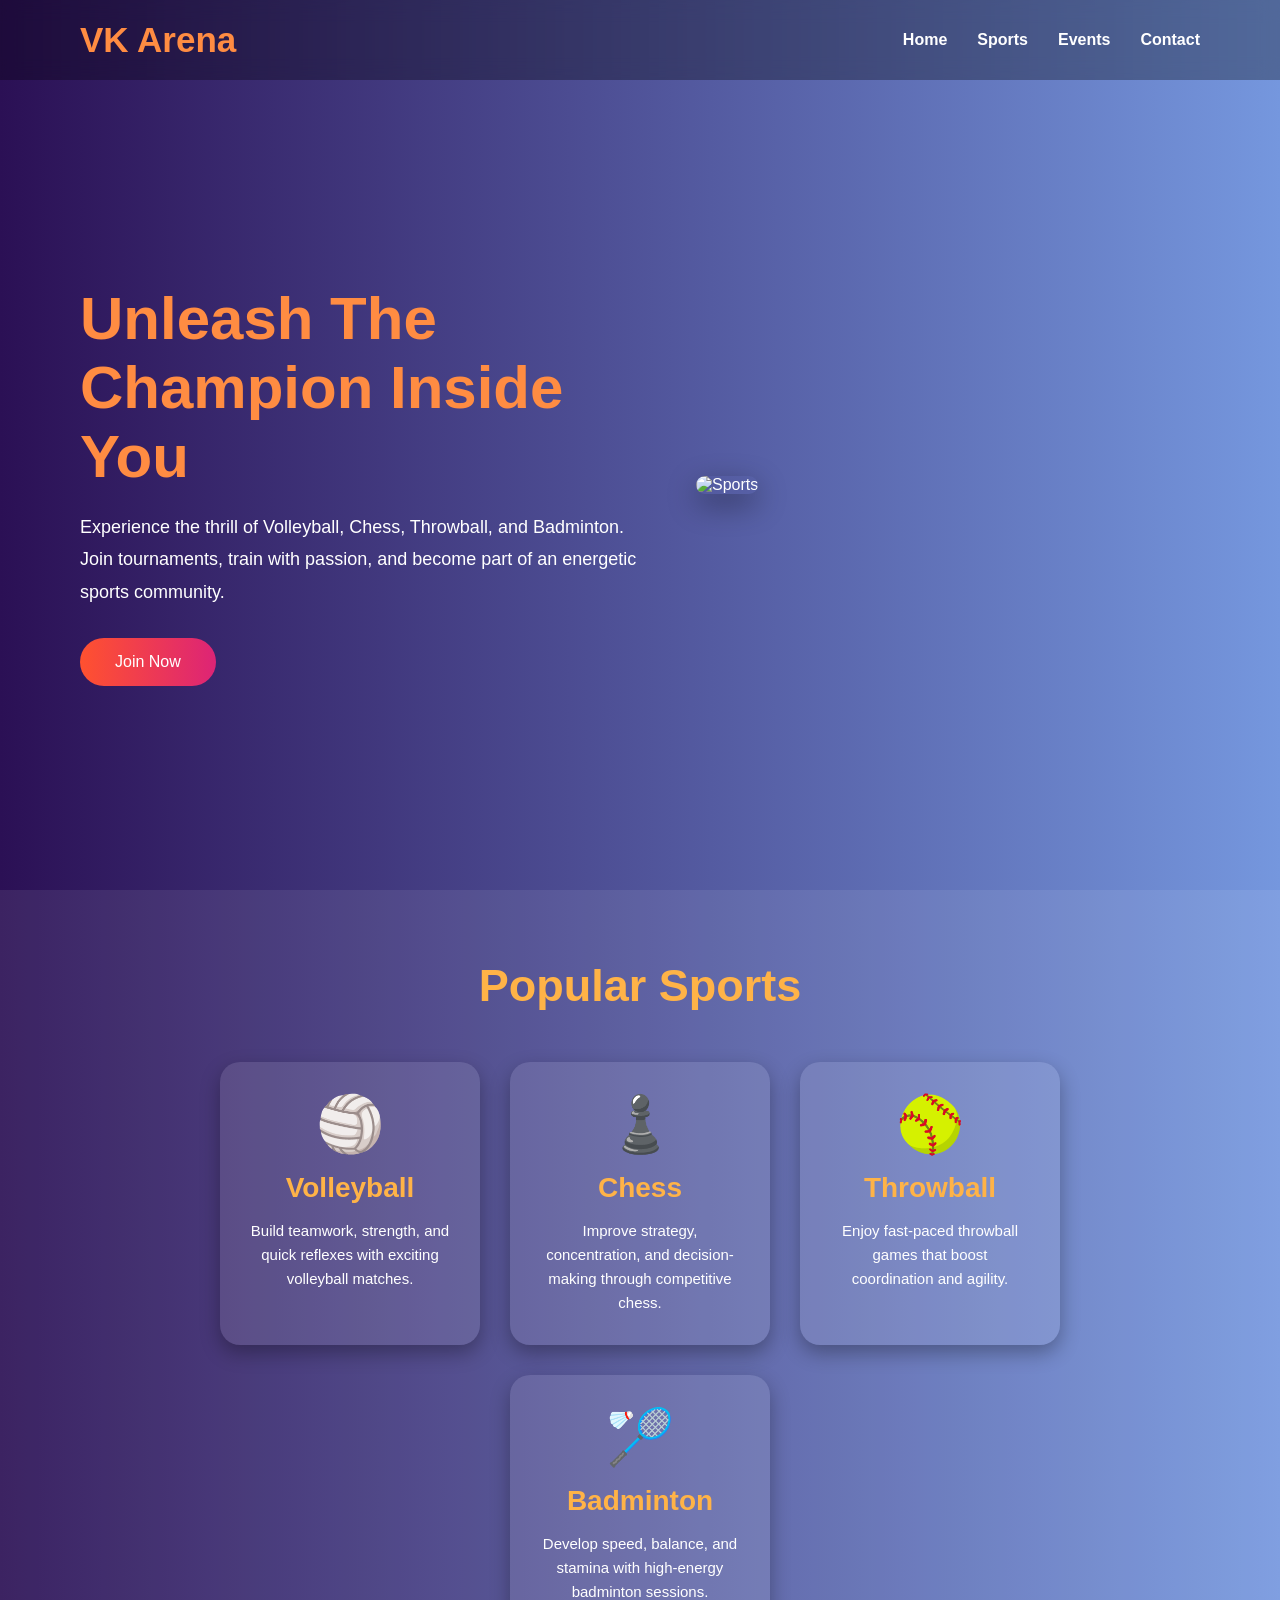
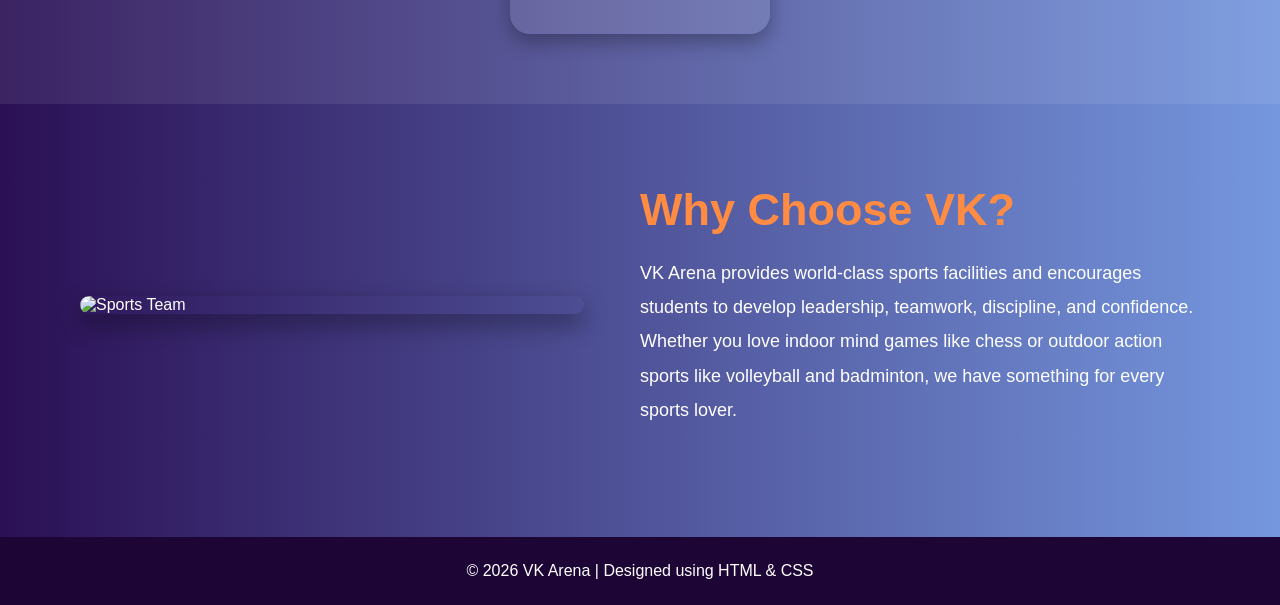
==== L1 Task-2/landing .html @ 1e635c7a "Landing page" ====
<!DOCTYPE html>
<html lang="en">
<head>
  <meta charset="UTF-8" />
  <meta name="viewport" content="width=device-width, initial-scale=1.0"/>
  <title>Sports Landing Page</title>

  <style>

    *{
      margin:0;
      padding:0;
      box-sizing:border-box;
      font-family: Arial, Helvetica, sans-serif;
    }

    body{
      background: linear-gradient(to right, #2b1055, #7597de);
      color:white;
    }

    /* Navbar */

    nav{
      display:flex;
      justify-content:space-between;
      align-items:center;
      padding:20px 80px;
      background:rgba(0,0,0,0.3);
      backdrop-filter: blur(10px);
      position:sticky;
      top:0;
    }

    nav h1{
      font-size:35px;
      color:#ff8c42;
    }

    nav ul{
      display:flex;
      list-style:none;
      gap:30px;
    }

    nav ul li a{
      text-decoration:none;
      color:white;
      font-weight:bold;
      transition:0.3s;
    }

    nav ul li a:hover{
      color:#ff8c42;
    }

    /* Hero Section */

    .hero{
      display:flex;
      justify-content:space-between;
      align-items:center;
      padding:80px;
      min-height:90vh;
    }

    .hero-text{
      width:50%;
    }

    .hero-text h2{
      font-size:60px;
      color:#ff8c42;
      margin-bottom:20px;
    }

    .hero-text p{
      font-size:18px;
      line-height:1.8;
      margin-bottom:30px;
    }

    .btn{
      padding:15px 35px;
      border:none;
      border-radius:30px;
      background:linear-gradient(to right, #ff512f, #dd2476);
      color:white;
      font-size:16px;
      cursor:pointer;
      transition:0.3s;
    }

    .btn:hover{
      transform:scale(1.08);
    }

    .hero-image{
      width:45%;
    }

    .hero-image img{
      width:100%;
      border-radius:20px;
      box-shadow:0 10px 30px rgba(0,0,0,0.4);
    }

    /* Sports Section */

    .sports{
      padding:70px 80px;
      text-align:center;
      background:rgba(255,255,255,0.08);
    }

    .sports h2{
      font-size:45px;
      margin-bottom:50px;
      color:#ffb347;
    }

    .sports-container{
      display:flex;
      justify-content:center;
      gap:30px;
      flex-wrap:wrap;
    }

    .card{
      background:rgba(255,255,255,0.1);
      padding:30px;
      width:260px;
      border-radius:20px;
      transition:0.4s;
      box-shadow:0 8px 20px rgba(0,0,0,0.3);
    }

    .card:hover{
      transform:translateY(-12px);
      background:linear-gradient(to right, #ff512f, #dd2476);
    }

    .card h3{
      margin:15px 0;
      color:#ffb347;
      font-size:28px;
    }

    .card p{
      line-height:1.6;
      font-size:15px;
    }

    .emoji{
      font-size:55px;
    }

    /* About Section */

    .about{
      display:flex;
      justify-content:space-between;
      align-items:center;
      padding:80px;
      gap:50px;
    }

    .about img{
      width:45%;
      border-radius:20px;
      box-shadow:0 10px 25px rgba(0,0,0,0.4);
    }

    .about-text{
      width:50%;
    }

    .about-text h2{
      font-size:45px;
      color:#ff8c42;
      margin-bottom:20px;
    }

    .about-text p{
      line-height:1.9;
      font-size:18px;
    }

    /* Footer */

    footer{
      background:#1d0635;
      text-align:center;
      padding:25px;
      font-size:16px;
      margin-top:30px;
    }

    /* Responsive */

    @media(max-width:900px){

      nav{
        flex-direction:column;
        gap:15px;
        padding:20px;
      }

      .hero{
        flex-direction:column;
        text-align:center;
        padding:50px 20px;
      }

      .hero-text,
      .hero-image,
      .about img,
      .about-text{
        width:100%;
      }

      .hero-text h2{
        font-size:42px;
      }

      .about{
        flex-direction:column;
        padding:50px 20px;
      }
    }

  </style>
</head>

<body>

  <!-- Navbar -->

  <nav>
    <h1>VK Arena</h1>

    <ul>
      <li><a href="#">Home</a></li>
      <li><a href="#">Sports</a></li>
      <li><a href="#">Events</a></li>
      <li><a href="#">Contact</a></li>
    </ul>
  </nav>

  <!-- Hero Section -->

  <section class="hero">

    <div class="hero-text">

      <h2>Unleash The Champion Inside You</h2>

      <p>
        Experience the thrill of Volleyball, Chess, Throwball, and Badminton.
        Join tournaments, train with passion, and become part of an energetic
        sports community.
      </p>

      <button class="btn">Join Now</button>

    </div>

    <div class="hero-image">

      <img src="https://images.unsplash.com/photo-1517649763962-0c623066013b"
      alt="Sports">

    </div>

  </section>

  <!-- Sports Cards -->

  <section class="sports">

    <h2>Popular Sports</h2>

    <div class="sports-container">

      <div class="card">
        <div class="emoji">🏐</div>
        <h3>Volleyball</h3>

        <p>
          Build teamwork, strength, and quick reflexes with exciting volleyball matches.
        </p>
      </div>

      <div class="card">
        <div class="emoji">♟️</div>
        <h3>Chess</h3>

        <p>
          Improve strategy, concentration, and decision-making through competitive chess.
        </p>
      </div>

      <div class="card">
        <div class="emoji">🥎</div>
        <h3>Throwball</h3>

        <p>
          Enjoy fast-paced throwball games that boost coordination and agility.
        </p>
      </div>

      <div class="card">
        <div class="emoji">🏸</div>
        <h3>Badminton</h3>

        <p>
          Develop speed, balance, and stamina with high-energy badminton sessions.
        </p>
      </div>

    </div>

  </section>

  <!-- About Section -->

  <section class="about">

    <img src="https://images.unsplash.com/photo-1547347298-4074fc3086f0"
    alt="Sports Team">

    <div class="about-text">

      <h2>Why Choose VK?</h2>

      <p>
        VK Arena provides world-class sports facilities and encourages
        students to develop leadership, teamwork, discipline, and confidence.
        Whether you love indoor mind games like chess or outdoor action sports
        like volleyball and badminton, we have something for every sports lover.
      </p>

    </div>

  </section>

  <!-- Footer -->

  <footer>

    <p>
      © 2026 VK Arena | Designed using HTML & CSS
    </p>

  </footer>

</body>
</html>
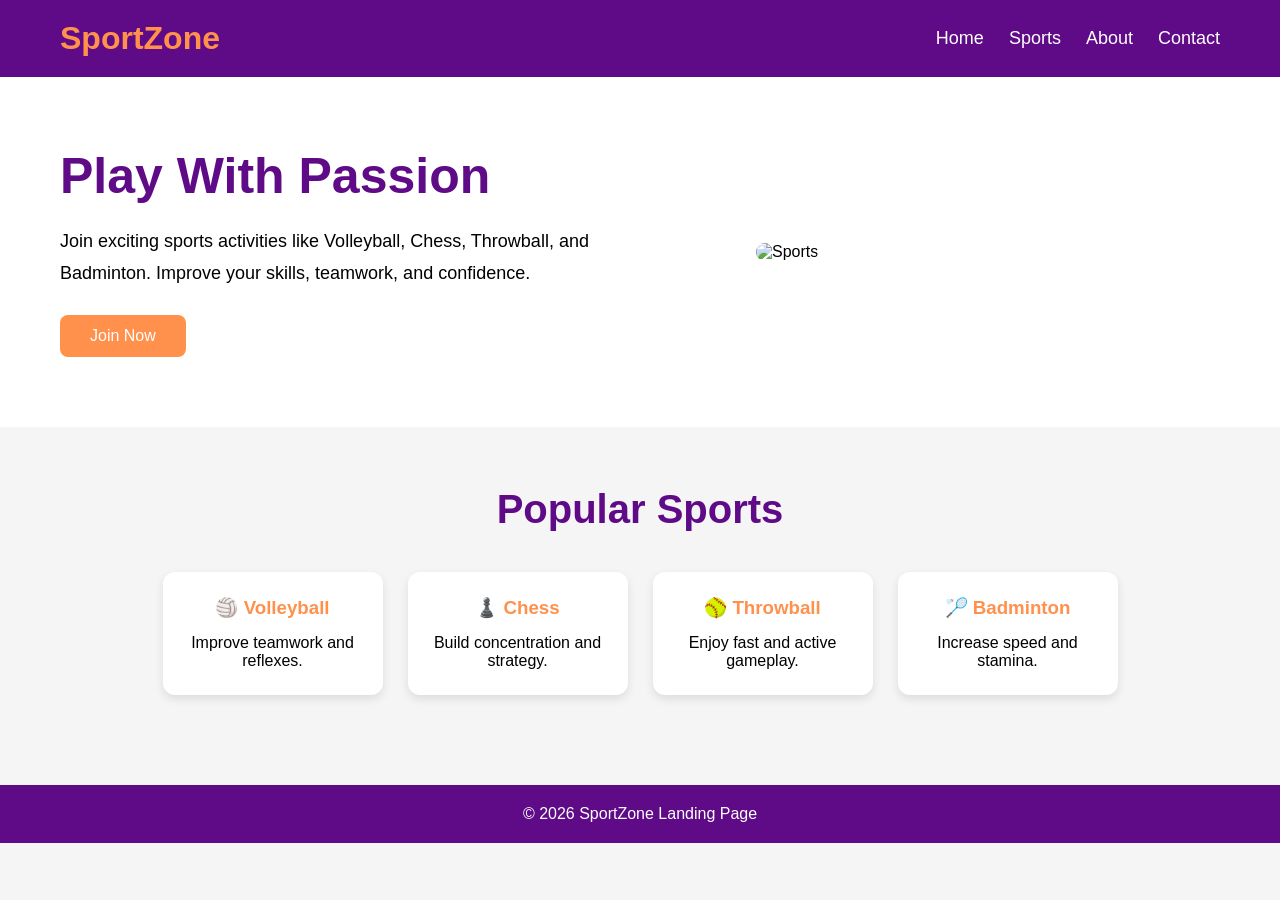
==== commit 38353b2f: "landing page" ====
--- a/L1 Task-2/landing .html
+++ b/L1 Task-2/landing .html
@@ -1,267 +1,46 @@
 <!DOCTYPE html>
 <html lang="en">
 <head>
-  <meta charset="UTF-8" />
-  <meta name="viewport" content="width=device-width, initial-scale=1.0"/>
-  <title>Sports Landing Page</title>
+  <meta charset="UTF-8">
+  <meta name="viewport" content="width=device-width, initial-scale=1.0">
+  <title>Landing Page</title>
 
-  <style>
-
-    *{
-      margin:0;
-      padding:0;
-      box-sizing:border-box;
-      font-family: Arial, Helvetica, sans-serif;
-    }
-
-    body{
-      background: linear-gradient(to right, #2b1055, #7597de);
-      color:white;
-    }
-
-    /* Navbar */
-
-    nav{
-      display:flex;
-      justify-content:space-between;
-      align-items:center;
-      padding:20px 80px;
-      background:rgba(0,0,0,0.3);
-      backdrop-filter: blur(10px);
-      position:sticky;
-      top:0;
-    }
-
-    nav h1{
-      font-size:35px;
-      color:#ff8c42;
-    }
-
-    nav ul{
-      display:flex;
-      list-style:none;
-      gap:30px;
-    }
-
-    nav ul li a{
-      text-decoration:none;
-      color:white;
-      font-weight:bold;
-      transition:0.3s;
-    }
-
-    nav ul li a:hover{
-      color:#ff8c42;
-    }
-
-    /* Hero Section */
-
-    .hero{
-      display:flex;
-      justify-content:space-between;
-      align-items:center;
-      padding:80px;
-      min-height:90vh;
-    }
-
-    .hero-text{
-      width:50%;
-    }
-
-    .hero-text h2{
-      font-size:60px;
-      color:#ff8c42;
-      margin-bottom:20px;
-    }
-
-    .hero-text p{
-      font-size:18px;
-      line-height:1.8;
-      margin-bottom:30px;
-    }
-
-    .btn{
-      padding:15px 35px;
-      border:none;
-      border-radius:30px;
-      background:linear-gradient(to right, #ff512f, #dd2476);
-      color:white;
-      font-size:16px;
-      cursor:pointer;
-      transition:0.3s;
-    }
-
-    .btn:hover{
-      transform:scale(1.08);
-    }
-
-    .hero-image{
-      width:45%;
-    }
-
-    .hero-image img{
-      width:100%;
-      border-radius:20px;
-      box-shadow:0 10px 30px rgba(0,0,0,0.4);
-    }
-
-    /* Sports Section */
-
-    .sports{
-      padding:70px 80px;
-      text-align:center;
-      background:rgba(255,255,255,0.08);
-    }
-
-    .sports h2{
-      font-size:45px;
-      margin-bottom:50px;
-      color:#ffb347;
-    }
-
-    .sports-container{
-      display:flex;
-      justify-content:center;
-      gap:30px;
-      flex-wrap:wrap;
-    }
-
-    .card{
-      background:rgba(255,255,255,0.1);
-      padding:30px;
-      width:260px;
-      border-radius:20px;
-      transition:0.4s;
-      box-shadow:0 8px 20px rgba(0,0,0,0.3);
-    }
-
-    .card:hover{
-      transform:translateY(-12px);
-      background:linear-gradient(to right, #ff512f, #dd2476);
-    }
-
-    .card h3{
-      margin:15px 0;
-      color:#ffb347;
-      font-size:28px;
-    }
-
-    .card p{
-      line-height:1.6;
-      font-size:15px;
-    }
-
-    .emoji{
-      font-size:55px;
-    }
-
-    /* About Section */
-
-    .about{
-      display:flex;
-      justify-content:space-between;
-      align-items:center;
-      padding:80px;
-      gap:50px;
-    }
-
-    .about img{
-      width:45%;
-      border-radius:20px;
-      box-shadow:0 10px 25px rgba(0,0,0,0.4);
-    }
-
-    .about-text{
-      width:50%;
-    }
-
-    .about-text h2{
-      font-size:45px;
-      color:#ff8c42;
-      margin-bottom:20px;
-    }
-
-    .about-text p{
-      line-height:1.9;
-      font-size:18px;
-    }
-
-    /* Footer */
-
-    footer{
-      background:#1d0635;
-      text-align:center;
-      padding:25px;
-      font-size:16px;
-      margin-top:30px;
-    }
-
-    /* Responsive */
-
-    @media(max-width:900px){
-
-      nav{
-        flex-direction:column;
-        gap:15px;
-        padding:20px;
-      }
-
-      .hero{
-        flex-direction:column;
-        text-align:center;
-        padding:50px 20px;
-      }
-
-      .hero-text,
-      .hero-image,
-      .about img,
-      .about-text{
-        width:100%;
-      }
-
-      .hero-text h2{
-        font-size:42px;
-      }
-
-      .about{
-        flex-direction:column;
-        padding:50px 20px;
-      }
-    }
-
-  </style>
+  
+  <link rel="stylesheet" href="style.css">
 </head>
 
 <body>
 
-  <!-- Navbar -->
+  
+  <header>
 
-  <nav>
-    <h1>VK Arena</h1>
+    <nav>
+      <h1>SportZone</h1>
 
-    <ul>
-      <li><a href="#">Home</a></li>
-      <li><a href="#">Sports</a></li>
-      <li><a href="#">Events</a></li>
-      <li><a href="#">Contact</a></li>
-    </ul>
-  </nav>
+      <ul>
+        <li><a href="#">Home</a></li>
+        <li><a href="#">Sports</a></li>
+        <li><a href="#">About</a></li>
+        <li><a href="#">Contact</a></li>
+      </ul>
+    </nav>
 
-  <!-- Hero Section -->
+  </header>
+
 
   <section class="hero">
 
     <div class="hero-text">
 
-      <h2>Unleash The Champion Inside You</h2>
+      <h2>Play With Passion</h2>
 
       <p>
-        Experience the thrill of Volleyball, Chess, Throwball, and Badminton.
-        Join tournaments, train with passion, and become part of an energetic
-        sports community.
+        Join exciting sports activities like Volleyball,
+        Chess, Throwball, and Badminton. Improve your
+        skills, teamwork, and confidence.
       </p>
 
-      <button class="btn">Join Now</button>
+      <button>Join Now</button>
 
     </div>
 
@@ -274,83 +53,39 @@
 
   </section>
 
-  <!-- Sports Cards -->
-
   <section class="sports">
 
     <h2>Popular Sports</h2>
 
-    <div class="sports-container">
+    <div class="sports-box">
 
-      <div class="card">
-        <div class="emoji">🏐</div>
-        <h3>Volleyball</h3>
-
-        <p>
-          Build teamwork, strength, and quick reflexes with exciting volleyball matches.
-        </p>
+      <div class="box">
+        <h3>🏐 Volleyball</h3>
+        <p>Improve teamwork and reflexes.</p>
       </div>
 
-      <div class="card">
-        <div class="emoji">♟️</div>
-        <h3>Chess</h3>
-
-        <p>
-          Improve strategy, concentration, and decision-making through competitive chess.
-        </p>
+      <div class="box">
+        <h3>♟️ Chess</h3>
+        <p>Build concentration and strategy.</p>
       </div>
 
-      <div class="card">
-        <div class="emoji">🥎</div>
-        <h3>Throwball</h3>
-
-        <p>
-          Enjoy fast-paced throwball games that boost coordination and agility.
-        </p>
+      <div class="box">
+        <h3>🥎 Throwball</h3>
+        <p>Enjoy fast and active gameplay.</p>
       </div>
 
-      <div class="card">
-        <div class="emoji">🏸</div>
-        <h3>Badminton</h3>
-
-        <p>
-          Develop speed, balance, and stamina with high-energy badminton sessions.
-        </p>
+      <div class="box">
+        <h3>🏸 Badminton</h3>
+        <p>Increase speed and stamina.</p>
       </div>
 
     </div>
 
   </section>
 
-  <!-- About Section -->
-
-  <section class="about">
-
-    <img src="https://images.unsplash.com/photo-1547347298-4074fc3086f0"
-    alt="Sports Team">
-
-    <div class="about-text">
-
-      <h2>Why Choose VK?</h2>
-
-      <p>
-        VK Arena provides world-class sports facilities and encourages
-        students to develop leadership, teamwork, discipline, and confidence.
-        Whether you love indoor mind games like chess or outdoor action sports
-        like volleyball and badminton, we have something for every sports lover.
-      </p>
-
-    </div>
-
-  </section>
-
-  <!-- Footer -->
-
   <footer>
 
-    <p>
-      © 2026 VK Arena | Designed using HTML & CSS
-    </p>
+    <p>© 2026 SportZone Landing Page</p>
 
   </footer>
 
--- a/L1 Task-2/style.css
+++ b/L1 Task-2/style.css
@@ -0,0 +1,127 @@
+*{
+  margin:0;
+  padding:0;
+  box-sizing:border-box;
+  font-family: Arial, Helvetica, sans-serif;
+}
+
+body{
+  background:#f5f5f5;
+}
+
+
+
+header{
+  background:#5f0a87;
+  padding:20px 60px;
+}
+
+nav{
+  display:flex;
+  justify-content:space-between;
+  align-items:center;
+}
+
+nav h1{
+  color:#ff914d;
+  font-size:32px;
+}
+
+nav ul{
+  display:flex;
+  list-style:none;
+  gap:25px;
+}
+
+nav ul li a{
+  text-decoration:none;
+  color:white;
+  font-size:18px;
+}
+
+
+
+.hero{
+  display:flex;
+  justify-content:space-between;
+  align-items:center;
+  padding:70px 60px;
+  background:white;
+}
+
+.hero-text{
+  width:50%;
+}
+
+.hero-text h2{
+  font-size:50px;
+  color:#5f0a87;
+  margin-bottom:20px;
+}
+
+.hero-text p{
+  font-size:18px;
+  line-height:1.8;
+  margin-bottom:25px;
+}
+
+.hero-text button{
+  padding:12px 30px;
+  border:none;
+  background:#ff914d;
+  color:white;
+  font-size:16px;
+  border-radius:8px;
+  cursor:pointer;
+}
+
+.hero-image{
+  width:40%;
+}
+
+.hero-image img{
+  width:100%;
+  border-radius:15px;
+}
+
+
+
+.sports{
+  padding:60px;
+  text-align:center;
+}
+
+.sports h2{
+  font-size:40px;
+  color:#5f0a87;
+  margin-bottom:40px;
+}
+
+.sports-box{
+  display:flex;
+  justify-content:center;
+  gap:25px;
+  flex-wrap:wrap;
+}
+
+.box{
+  background:white;
+  width:220px;
+  padding:25px;
+  border-radius:12px;
+  box-shadow:0 4px 10px rgba(0,0,0,0.1);
+}
+
+.box h3{
+  margin-bottom:15px;
+  color:#ff914d;
+}
+
+
+footer{
+  background:#5f0a87;
+  color:white;
+  text-align:center;
+  padding:20px;
+  margin-top:30px;
+}
